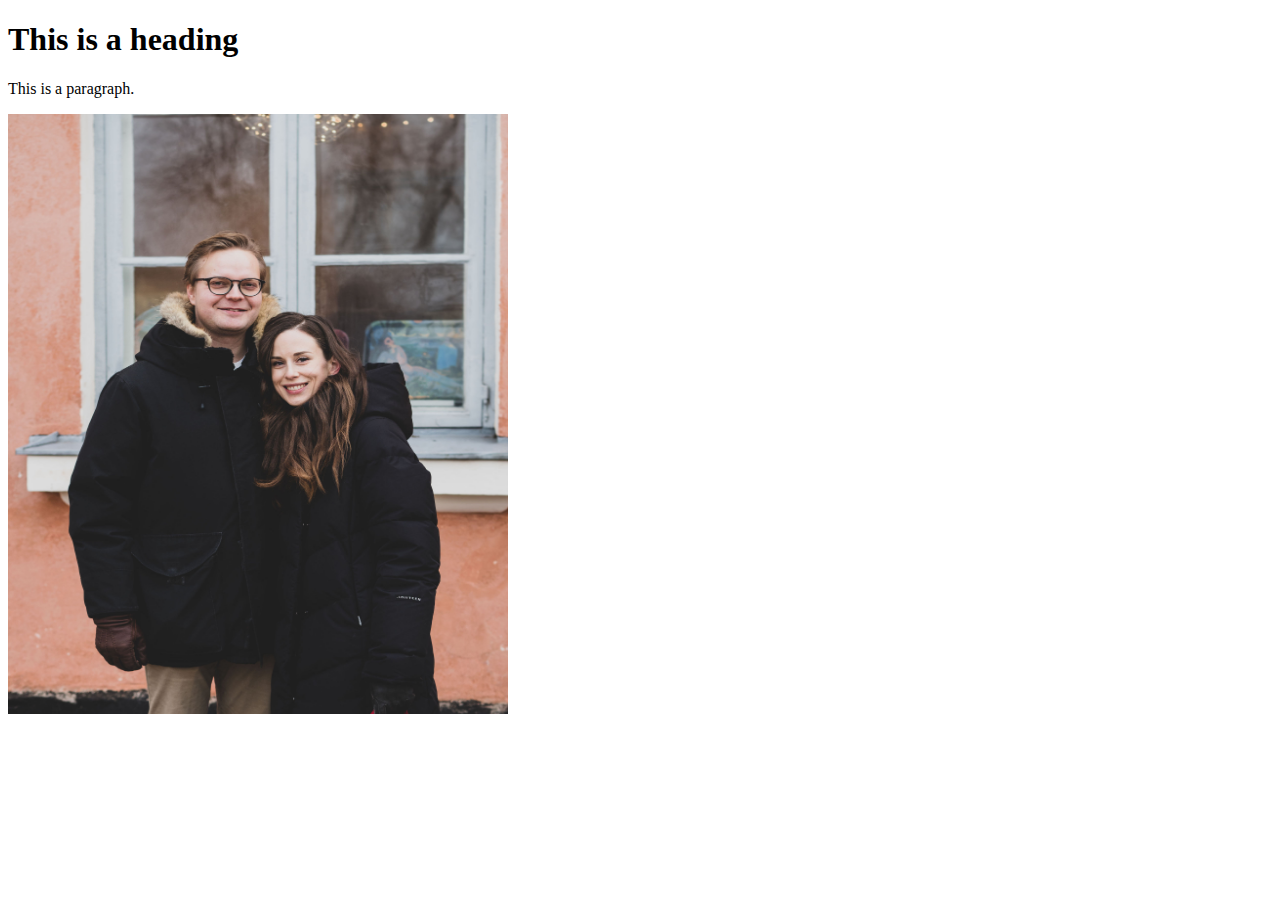
==== index.html @ 172c6715 "Update index.html" ====
<!DOCTYPE html>
<html lang="en">
<head>
  <link rel="apple-touch-icon" sizes="180x180" href="/apple-touch-icon.png">
  <link rel="icon" type="image/png" sizes="32x32" href="/favicon-32x32.png">
  <link rel="icon" type="image/png" sizes="16x16" href="/favicon-16x16.png">
  <link rel="manifest" href="/site.webmanifest">
  <link rel="stylesheet" type="text/css" href="stylesheets/index.css" media="screen" />
  <title>#lexa2021</title>
</head>
<body>

<h1>This is a heading</h1>
<p>This is a paragraph.</p>

<img src="/images/ch_01.jpg" width="500" height="600">

</body>
</html>
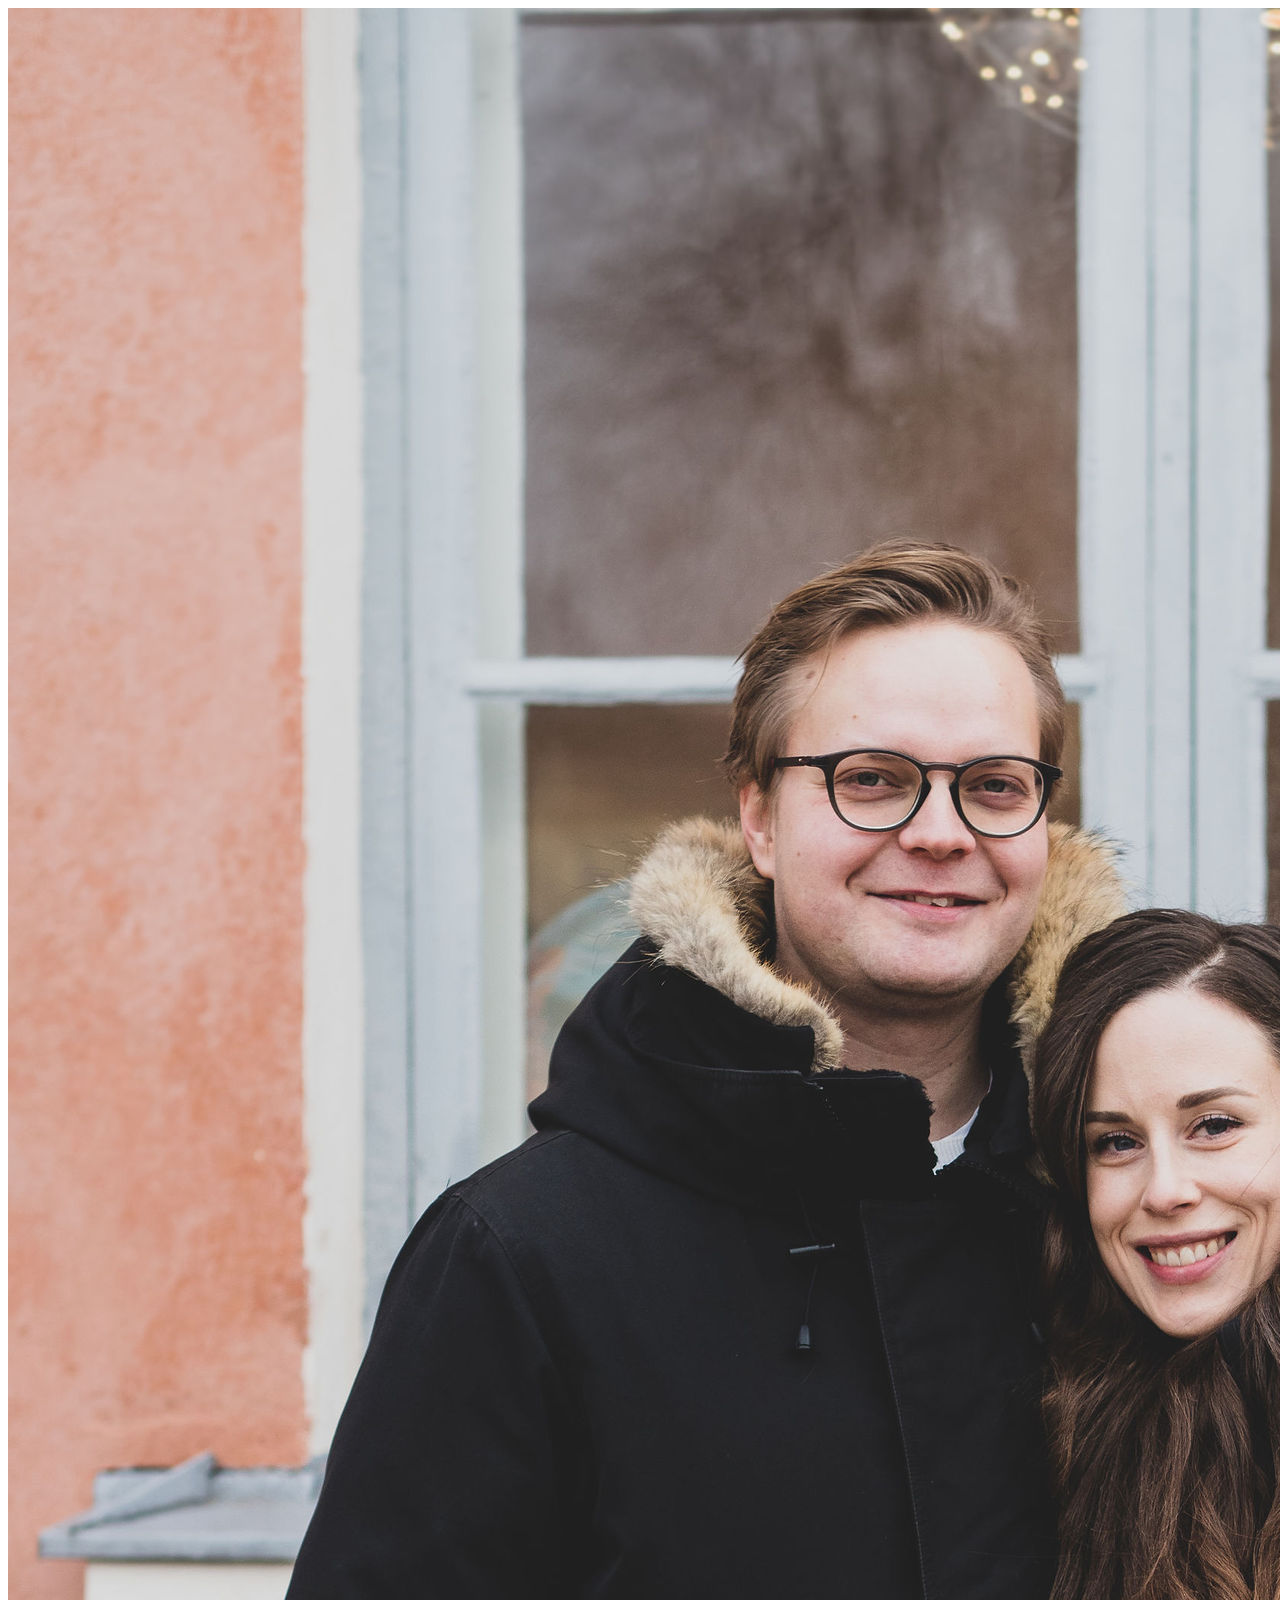
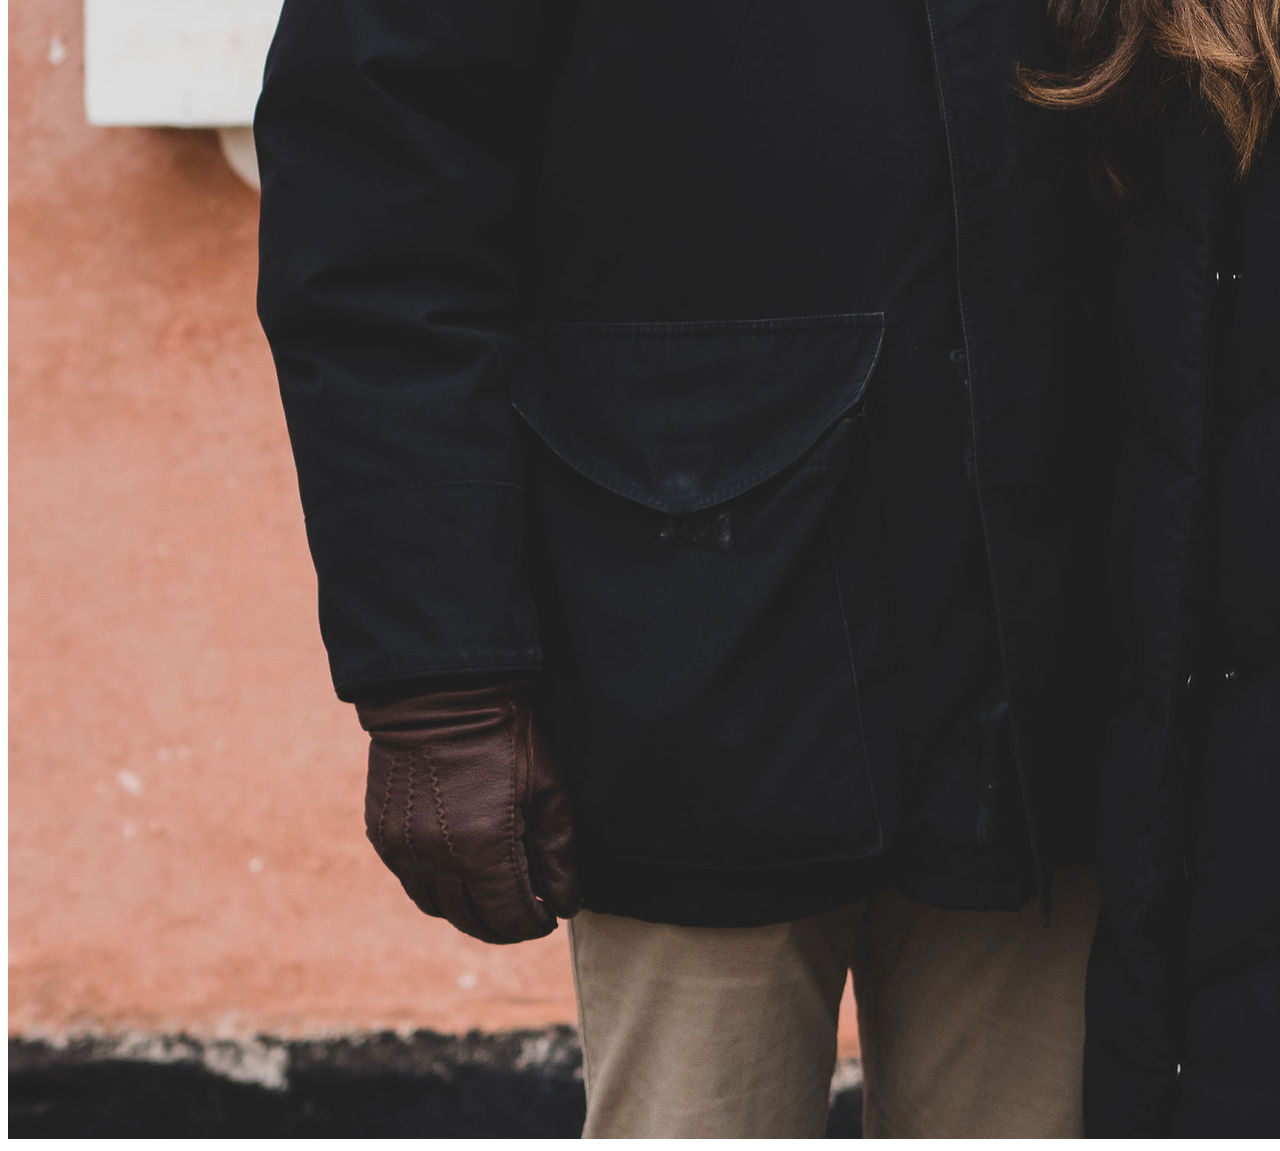
==== commit 69c391a5: "Update index.html" ====
--- a/index.html
+++ b/index.html
@@ -10,10 +10,7 @@
 </head>
 <body>
 
-<h1>This is a heading</h1>
-<p>This is a paragraph.</p>
-
-<img src="/images/ch_01.jpg" width="500" height="600">
+<img src="images/ch_01.jpg">
 
 </body>
 </html>
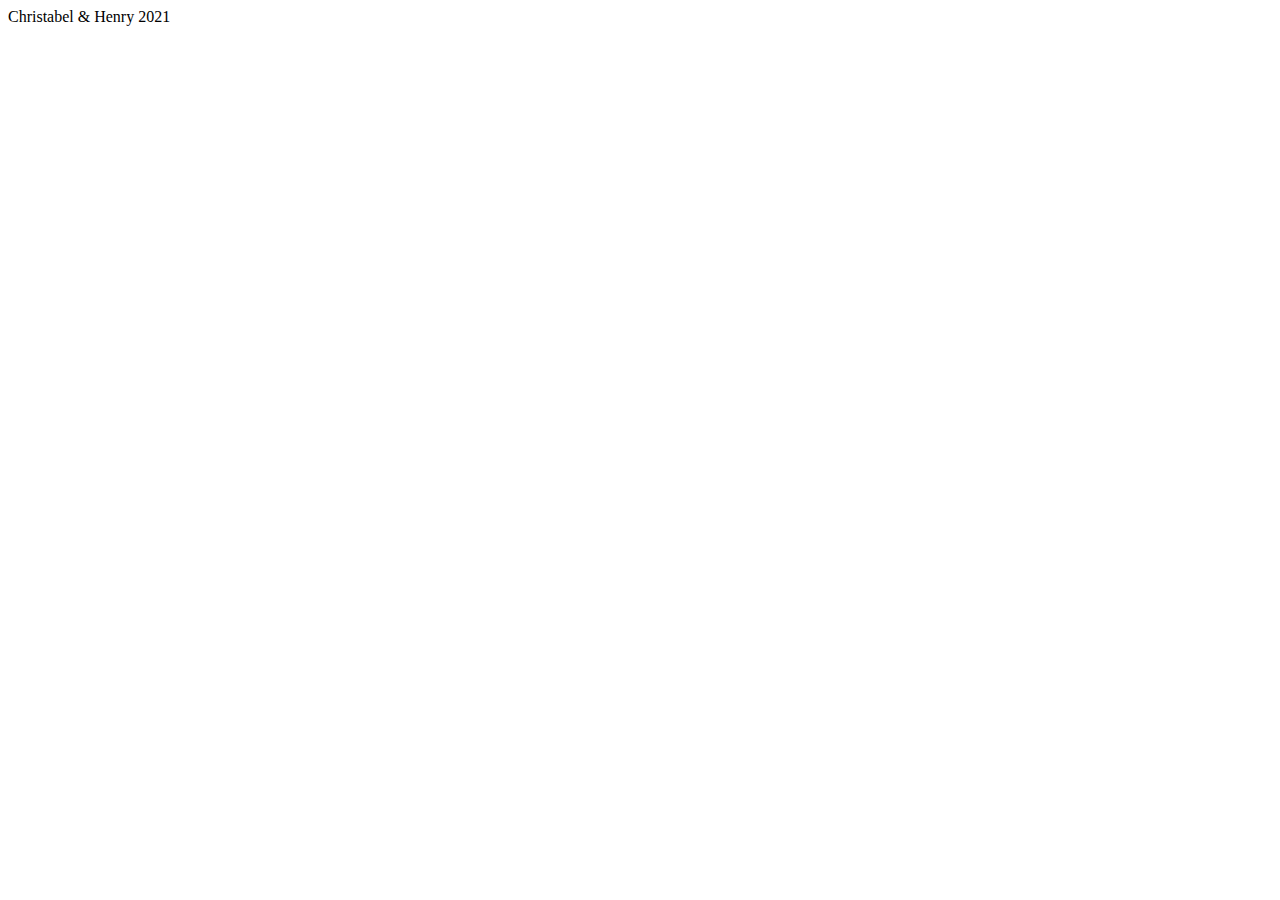
==== commit f90f3529: "Update index.html" ====
--- a/index.html
+++ b/index.html
@@ -1,16 +1,22 @@
 <!DOCTYPE html>
 <html lang="en">
 <head>
-  <link rel="apple-touch-icon" sizes="180x180" href="/apple-touch-icon.png">
-  <link rel="icon" type="image/png" sizes="32x32" href="/favicon-32x32.png">
-  <link rel="icon" type="image/png" sizes="16x16" href="/favicon-16x16.png">
-  <link rel="manifest" href="/site.webmanifest">
+  <link rel="apple-touch-icon" sizes="180x180" href="apple-touch-icon.png">
+  <link rel="icon" type="image/png" sizes="32x32" href="favicon-32x32.png">
+  <link rel="icon" type="image/png" sizes="16x16" href="favicon-16x16.png">
+  <link rel="shortcut icon" href="favicon.ico"/>
+  <link rel="manifest" href="site.webmanifest">
   <link rel="stylesheet" type="text/css" href="stylesheets/index.css" media="screen" />
   <title>#lexa2021</title>
 </head>
 <body>
-
-<img src="images/ch_01.jpg">
-
+<div class="fade-in">
+<div class = "flex-container-headline">
+	<div class="box">
+	Christabel & Henry 2021
+	</div>
+</div>
+</div>
+<!--    <script type="application/javascript" src="javascript/java.js"></script>-->
 </body>
 </html>
--- a/stylesheets/index.css
+++ b/stylesheets/index.css
@@ -0,0 +1,2 @@
+.body{
+}
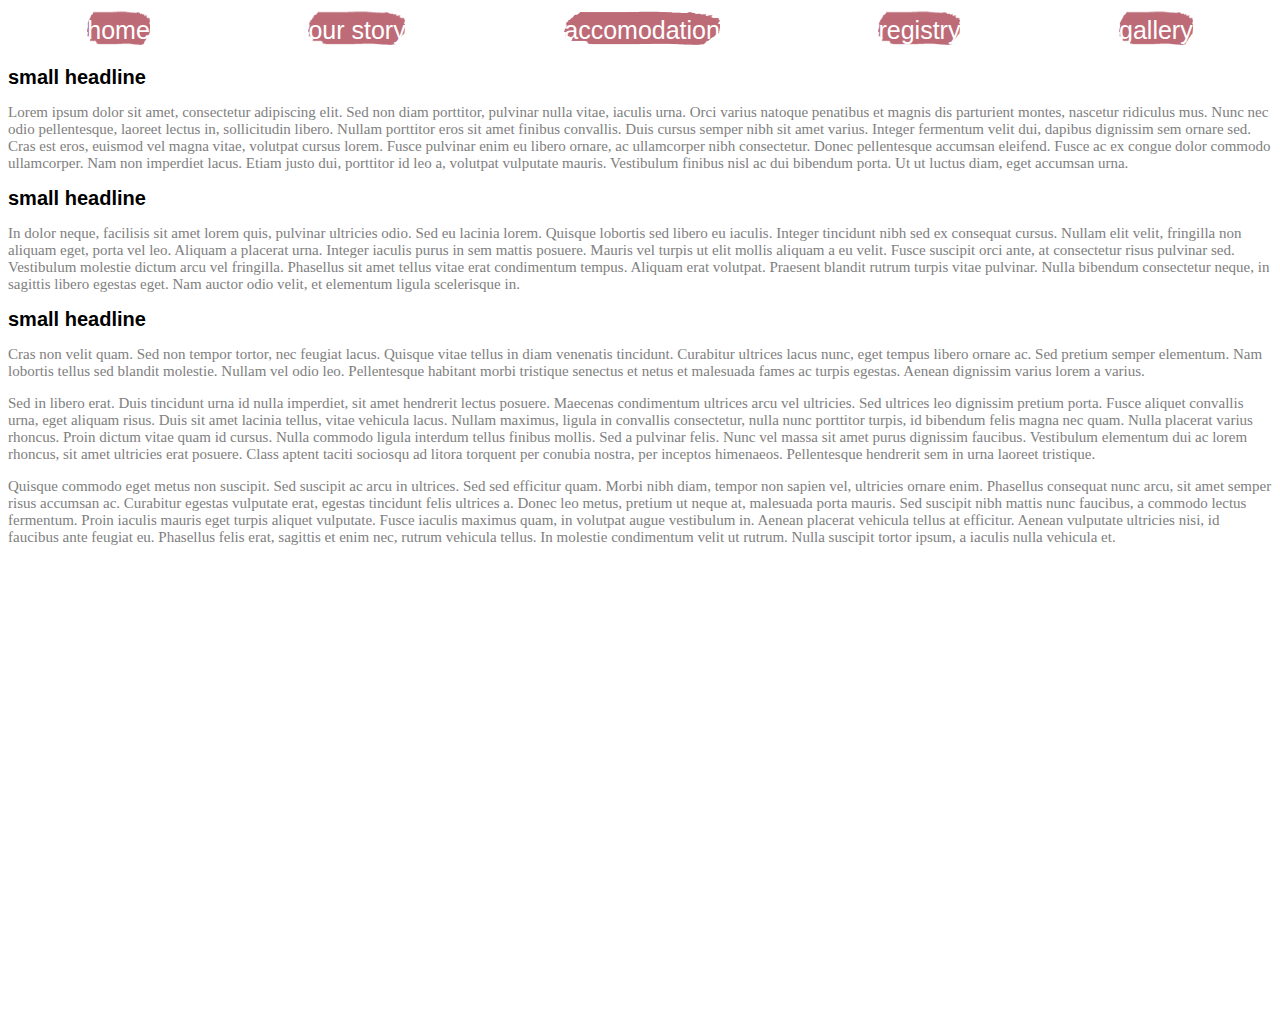
==== commit 7b94673a: "Update index.html" ====
--- a/index.html
+++ b/index.html
@@ -1,22 +1,43 @@
 <!DOCTYPE html>
-<html lang="en">
+<html>
 <head>
   <link rel="apple-touch-icon" sizes="180x180" href="apple-touch-icon.png">
   <link rel="icon" type="image/png" sizes="32x32" href="favicon-32x32.png">
   <link rel="icon" type="image/png" sizes="16x16" href="favicon-16x16.png">
   <link rel="shortcut icon" href="favicon.ico"/>
   <link rel="manifest" href="site.webmanifest">
-  <link rel="stylesheet" type="text/css" href="stylesheets/index.css" media="screen" />
+  <link rel="stylesheet" type="text/css" href="stylesheets/style.css" media="screen" />
   <title>#lexa2021</title>
 </head>
 <body>
-<div class="fade-in">
-<div class = "flex-container-headline">
-	<div class="box">
-	Christabel & Henry 2021
-	</div>
+<div class="flex-container">
+	<div class="navbar">
+	   <a href="#">home</a>
+       <a href="#">our story</a>
+       <a href="#">accomodation</a>
+       <a href="#">registry</a>
+       <a href="#">gallery</a>
+    </div>
+	<div class="banner"></div>
+	<div class="content">
+	<h1>small headline</h1>
+<p>	Lorem ipsum dolor sit amet, consectetur adipiscing elit. Sed non diam porttitor, pulvinar nulla vitae, iaculis urna. Orci varius natoque penatibus et magnis dis parturient montes, nascetur ridiculus mus. Nunc nec odio pellentesque, laoreet lectus in, sollicitudin libero. Nullam porttitor eros sit amet finibus convallis. Duis cursus semper nibh sit amet varius. Integer fermentum velit dui, dapibus dignissim sem ornare sed. Cras est eros, euismod vel magna vitae, volutpat cursus lorem. Fusce pulvinar enim eu libero ornare, ac ullamcorper nibh consectetur. Donec pellentesque accumsan eleifend. Fusce ac ex congue dolor commodo ullamcorper. Nam non imperdiet lacus. Etiam justo dui, porttitor id leo a, volutpat vulputate mauris. Vestibulum finibus nisl ac dui bibendum porta. Ut ut luctus diam, eget accumsan urna.
+</p>
+<h1>small headline</h1>
+<p>In dolor neque, facilisis sit amet lorem quis, pulvinar ultricies odio. Sed eu lacinia lorem. Quisque lobortis sed libero eu iaculis. Integer tincidunt nibh sed ex consequat cursus. Nullam elit velit, fringilla non aliquam eget, porta vel leo. Aliquam a placerat urna. Integer iaculis purus in sem mattis posuere. Mauris vel turpis ut elit mollis aliquam a eu velit. Fusce suscipit orci ante, at consectetur risus pulvinar sed. Vestibulum molestie dictum arcu vel fringilla. Phasellus sit amet tellus vitae erat condimentum tempus. Aliquam erat volutpat. Praesent blandit rutrum turpis vitae pulvinar. Nulla bibendum consectetur neque, in sagittis libero egestas eget. Nam auctor odio velit, et elementum ligula scelerisque in.
+</p>
+<h1>small headline</h1>
+<p>Cras non velit quam. Sed non tempor tortor, nec feugiat lacus. Quisque vitae tellus in diam venenatis tincidunt. Curabitur ultrices lacus nunc, eget tempus libero ornare ac. Sed pretium semper elementum. Nam lobortis tellus sed blandit molestie. Nullam vel odio leo. Pellentesque habitant morbi tristique senectus et netus et malesuada fames ac turpis egestas. Aenean dignissim varius lorem a varius.
+</p>
+<p>
+Sed in libero erat. Duis tincidunt urna id nulla imperdiet, sit amet hendrerit lectus posuere. Maecenas condimentum ultrices arcu vel ultricies. Sed ultrices leo dignissim pretium porta. Fusce aliquet convallis urna, eget aliquam risus. Duis sit amet lacinia tellus, vitae vehicula lacus. Nullam maximus, ligula in convallis consectetur, nulla nunc porttitor turpis, id bibendum felis magna nec quam. Nulla placerat varius rhoncus. Proin dictum vitae quam id cursus. Nulla commodo ligula interdum tellus finibus mollis. Sed a pulvinar felis. Nunc vel massa sit amet purus dignissim faucibus. Vestibulum elementum dui ac lorem rhoncus, sit amet ultricies erat posuere. Class aptent taciti sociosqu ad litora torquent per conubia nostra, per inceptos himenaeos. Pellentesque hendrerit sem in urna laoreet tristique.
+</p>
+<p>
+Quisque commodo eget metus non suscipit. Sed suscipit ac arcu in ultrices. Sed sed efficitur quam. Morbi nibh diam, tempor non sapien vel, ultricies ornare enim. Phasellus consequat nunc arcu, sit amet semper risus accumsan ac. Curabitur egestas vulputate erat, egestas tincidunt felis ultrices a. Donec leo metus, pretium ut neque at, malesuada porta mauris. Sed suscipit nibh mattis nunc faucibus, a commodo lectus fermentum. Proin iaculis mauris eget turpis aliquet vulputate. Fusce iaculis maximus quam, in volutpat augue vestibulum in. Aenean placerat vehicula tellus at efficitur. Aenean vulputate ultricies nisi, id faucibus ante feugiat eu. Phasellus felis erat, sagittis et enim nec, rutrum vehicula tellus. In molestie condimentum velit ut rutrum. Nulla suscipit tortor ipsum, a iaculis nulla vehicula et.
+</p>
 </div>
 </div>
 <!--    <script type="application/javascript" src="javascript/java.js"></script>-->
 </body>
+
 </html>
--- a/stylesheets/style.css
+++ b/stylesheets/style.css
@@ -0,0 +1,83 @@
+.flex-container{
+  height: 1000px;
+  display: flex; 
+  flex-direction: column; 	
+}
+
+.header{
+  background-image: url(../images/ch_26.jpg);
+  background-repeat: no-repeat;
+  background-size: cover;
+ /* lt ie8 */
+  -ms-background-position-x: center;
+  -ms-background-position-y: bottom;
+  background-position: center center;
+
+  /* scale bg image proportionately */
+  background-size: cover;
+  height: 600px;
+  order: 1;
+  flex-grow: 0;
+  flex-shrink: 1;
+  min-height:500px;
+}
+
+
+.navbar{
+  background-color: white;	
+  display: flex;
+  justify-content: space-around;
+  align-items: center;
+  order: 2;
+  flex-grow: 0;
+  flex-shrink: 1;
+}
+
+.navbar a, a:link, a:visited, a:hover, a:active{
+  background: url(brush1.png);
+  background-repeat: no-repeat;
+  background-size: 100% 95%;
+  padding: 8px 0px 8px 0px;
+  font-family: Arial;
+  text-decoration: none;
+  color: white;
+  text-align: center;
+  font-size: 25px;
+}
+
+.content{
+  height: 100%;
+  order: 3;
+  flex-grow: 0;
+  flex-shrink: 1;
+  background-color: white;	
+}
+
+.content h1{
+	font-size: 20px;
+	font-family: Arial;
+	color:dark grey;
+}
+
+.content p{
+	font-size: 15px;
+	font-family: Calibri;
+	color: grey;
+}
+
+@media screen and (max-width: 700px) {
+  .navbar {   
+    flex-direction: column;
+   }
+   .header{
+	   min-height:500px;
+   }
+}
+
+@font-face {
+  font-family: 'Olivia';
+  src: url('./fonts/ChopinScript.eot') format('eot'),
+  url('./fonts/ChopinScript.woff2') format('woff2'),
+  url('./fonts/ChopinScript.woff') format('woff'), 
+  url('./fonts/ChopinScript.ttf') format('truetype');	
+}
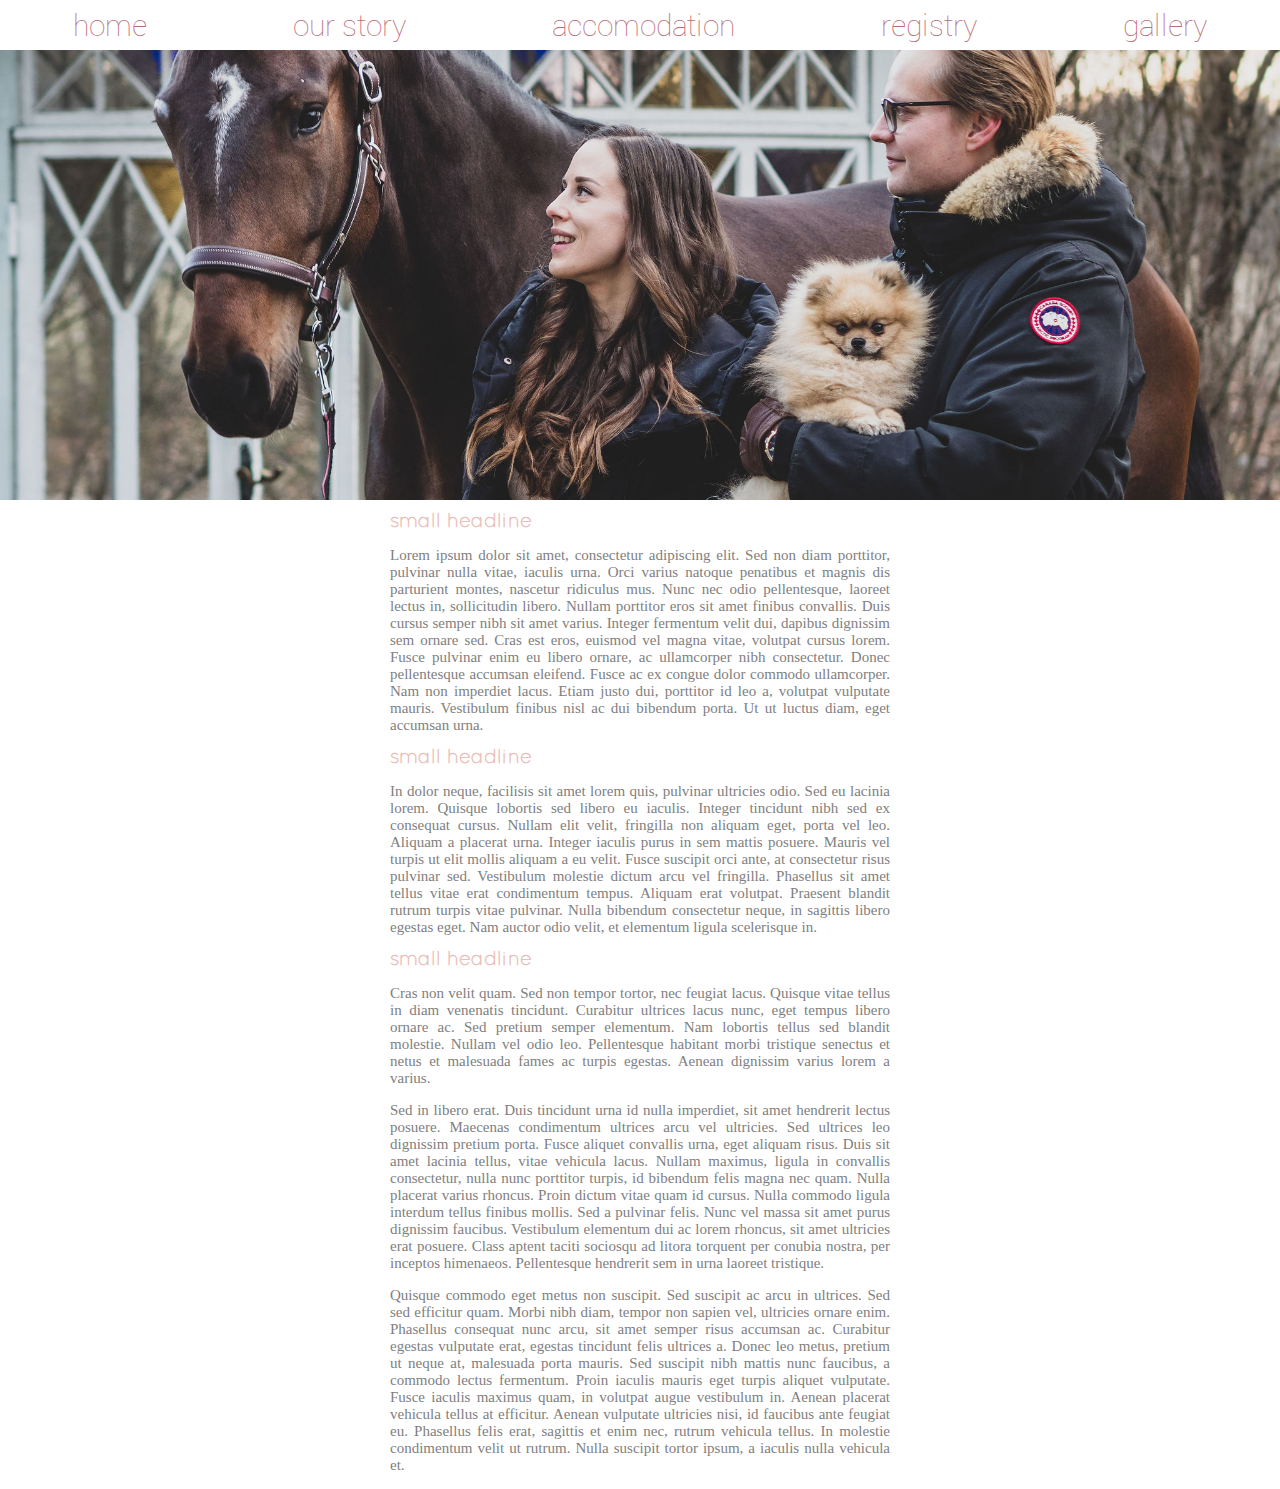
==== commit 7b347bd6: "Update index.html" ====
--- a/index.html
+++ b/index.html
@@ -12,11 +12,11 @@
 <body>
 <div class="flex-container">
 	<div class="navbar">
-	   <a href="#">home</a>
-       <a href="#">our story</a>
-       <a href="#">accomodation</a>
-       <a href="#">registry</a>
-       <a href="#">gallery</a>
+	   <a href="home.html">home</a>
+       <a href="ourstory.html">our story</a>
+       <a href="accomodation.html">accomodation</a>
+       <a href="registry.html">registry</a>
+       <a href="gallery.html">gallery</a>
     </div>
 	<div class="banner"></div>
 	<div class="content">
--- a/stylesheets/style.css
+++ b/stylesheets/style.css
@@ -1,52 +1,66 @@
+html, body{
+  margin: 0;
+}
+
 .flex-container{
   height: 1000px;
   display: flex; 
-  flex-direction: column; 	
+  flex-direction: column;
+  
 }
 
-.header{
+.banner{
   background-image: url(../images/ch_26.jpg);
   background-repeat: no-repeat;
   background-size: cover;
- /* lt ie8 */
   -ms-background-position-x: center;
   -ms-background-position-y: bottom;
   background-position: center center;
-
-  /* scale bg image proportionately */
   background-size: cover;
   height: 600px;
-  order: 1;
+  order: 2;
   flex-grow: 0;
   flex-shrink: 1;
   min-height:500px;
 }
 
-
 .navbar{
+	
+  min-height: 50px;
+  left: 0;
   background-color: white;	
   display: flex;
   justify-content: space-around;
+  position:fixed;
+  left:0;
+  width: 100%;
   align-items: center;
-  order: 2;
+  order: 1;
   flex-grow: 0;
   flex-shrink: 1;
 }
 
-.navbar a, a:link, a:visited, a:hover, a:active{
-  background: url(brush1.png);
-  background-repeat: no-repeat;
-  background-size: 100% 95%;
-  padding: 8px 0px 8px 0px;
-  font-family: Arial;
+.navbar a, a:link, a:visited{
+  font-family: Roboto;
   text-decoration: none;
-  color: white;
+  color: #B86B77;
   text-align: center;
-  font-size: 25px;
+  font-size: 30px;
+}
+
+.navbar a:hover, a:active{
+  font-family: Roboto;
+  text-decoration: none;
+  color: #F6CFCA;
+  text-align: center;
+  font-size: 30px;
 }
 
 .content{
+  align-self: center;
+  text-align: justify;
   height: 100%;
+  max-width: 500px;
   order: 3;
   flex-grow: 0;
   flex-shrink: 1;
@@ -55,13 +69,13 @@
 
 .content h1{
 	font-size: 20px;
-	font-family: Arial;
-	color:dark grey;
+	font-family: Quicksand;
+	color: #EABFB9;
 }
 
 .content p{
 	font-size: 15px;
-	font-family: Calibri;
+	font-family: GeoSansLight;
 	color: grey;
 }
 
@@ -75,9 +89,49 @@
 }
 
 @font-face {
-  font-family: 'Olivia';
-  src: url('./fonts/ChopinScript.eot') format('eot'),
-  url('./fonts/ChopinScript.woff2') format('woff2'),
-  url('./fonts/ChopinScript.woff') format('woff'), 
-  url('./fonts/ChopinScript.ttf') format('truetype');	
+  font-family: 'Lonely';
+  src: url('./fonts/Lonely-Regular.eot') format('eot'),
+  url('./fonts/Lonely-Regular.woff2') format('woff2'),
+  url('./fonts/Lonely-Regular.woff') format('woff'), 
+  url('./fonts/Lonely-Regular.ttf') format('truetype');	
 }
+
+@font-face {
+  font-family: 'Champagne';
+  src: url('./fonts/ChampagneLimousines.eot') format('eot'),
+  url('./fonts/ChampagneLimousines.woff2') format('woff2'),
+  url('./fonts/ChampagneLimousines.woff') format('woff'), 
+  url('./fonts/ChampagneLimousines.ttf') format('truetype');	
+}
+
+@font-face {
+  font-family: 'GeoSansLight';
+  src: url('./fonts/GeoSansLight.eot') format('eot'),
+  url('./fonts/GeoSansLight.woff2') format('woff2'),
+  url('./fonts/GeoSansLight.woff') format('woff'), 
+  url('./fonts/GeoSansLight.ttf') format('truetype');	
+}
+
+@font-face {
+  font-family: 'Kiona';
+  src: url('./fonts/Kiona-Regular.eot') format('eot'),
+  url('./fonts/Kiona-Regular.woff2') format('woff2'),
+  url('./fonts/Kiona-Regular.woff') format('woff'), 
+  url('./fonts/Kiona-Regular.ttf') format('truetype');	
+}
+
+@font-face {
+  font-family: 'Quicksand';
+  src: url('./fonts/QuicksandLight-Regular.eot') format('eot'),
+  url('./fonts/QuicksandLight-Regular.woff2') format('woff2'),
+  url('./fonts/QuicksandLight-Regular.woff') format('woff'), 
+  url('./fonts/QuicksandLight-Regular.ttf') format('truetype');	
+}
+
+@font-face {
+  font-family: 'Roboto';
+  src: url('./fonts/Roboto-Thin.eot') format('eot'),
+  url('./fonts/Roboto-Thin.woff2') format('woff2'),
+  url('./fonts/Roboto-Thin.woff') format('woff'), 
+  url('./fonts/Roboto-Thins.ttf') format('truetype');	
+}
